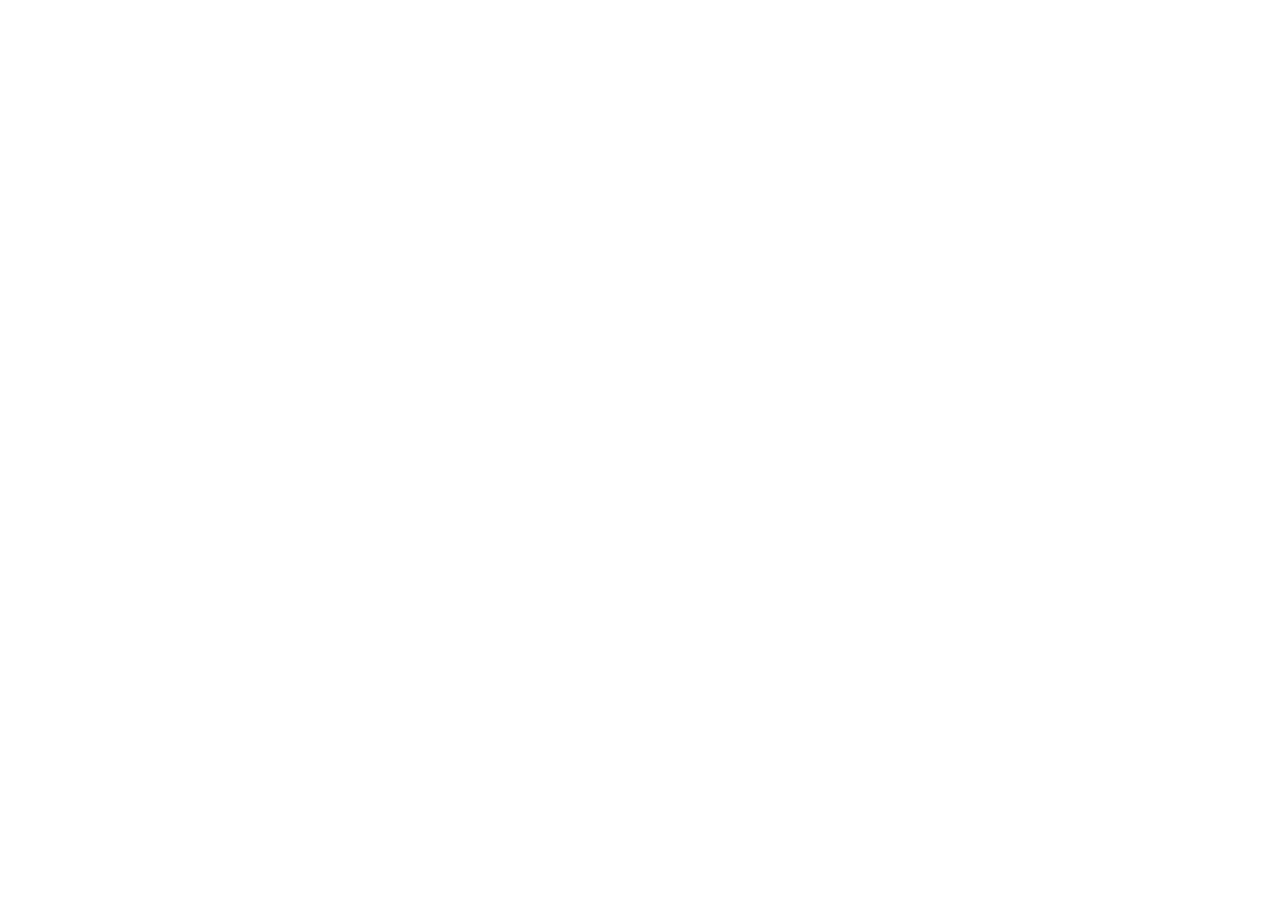
==== index.html @ 115a32b7 "1st commit" ====
<!DOCTYPE html>
<html lang="en">
<head>
    <meta charset="UTF-8">
    <meta name="viewport" content="width=device-width, initial-scale=1.0">
    <title>Document</title>
    <link href="https://cdn.jsdelivr.net/npm/bootstrap@5.3.8/dist/css/bootstrap.min.css" rel="stylesheet">
    <link rel="stylesheet" href="style.css">
</head>
<body>

    <script src="https://cdn.jsdelivr.net/npm/bootstrap@5.3.8/dist/js/bootstrap.bundle.min.js"></script>
</body>
</html>
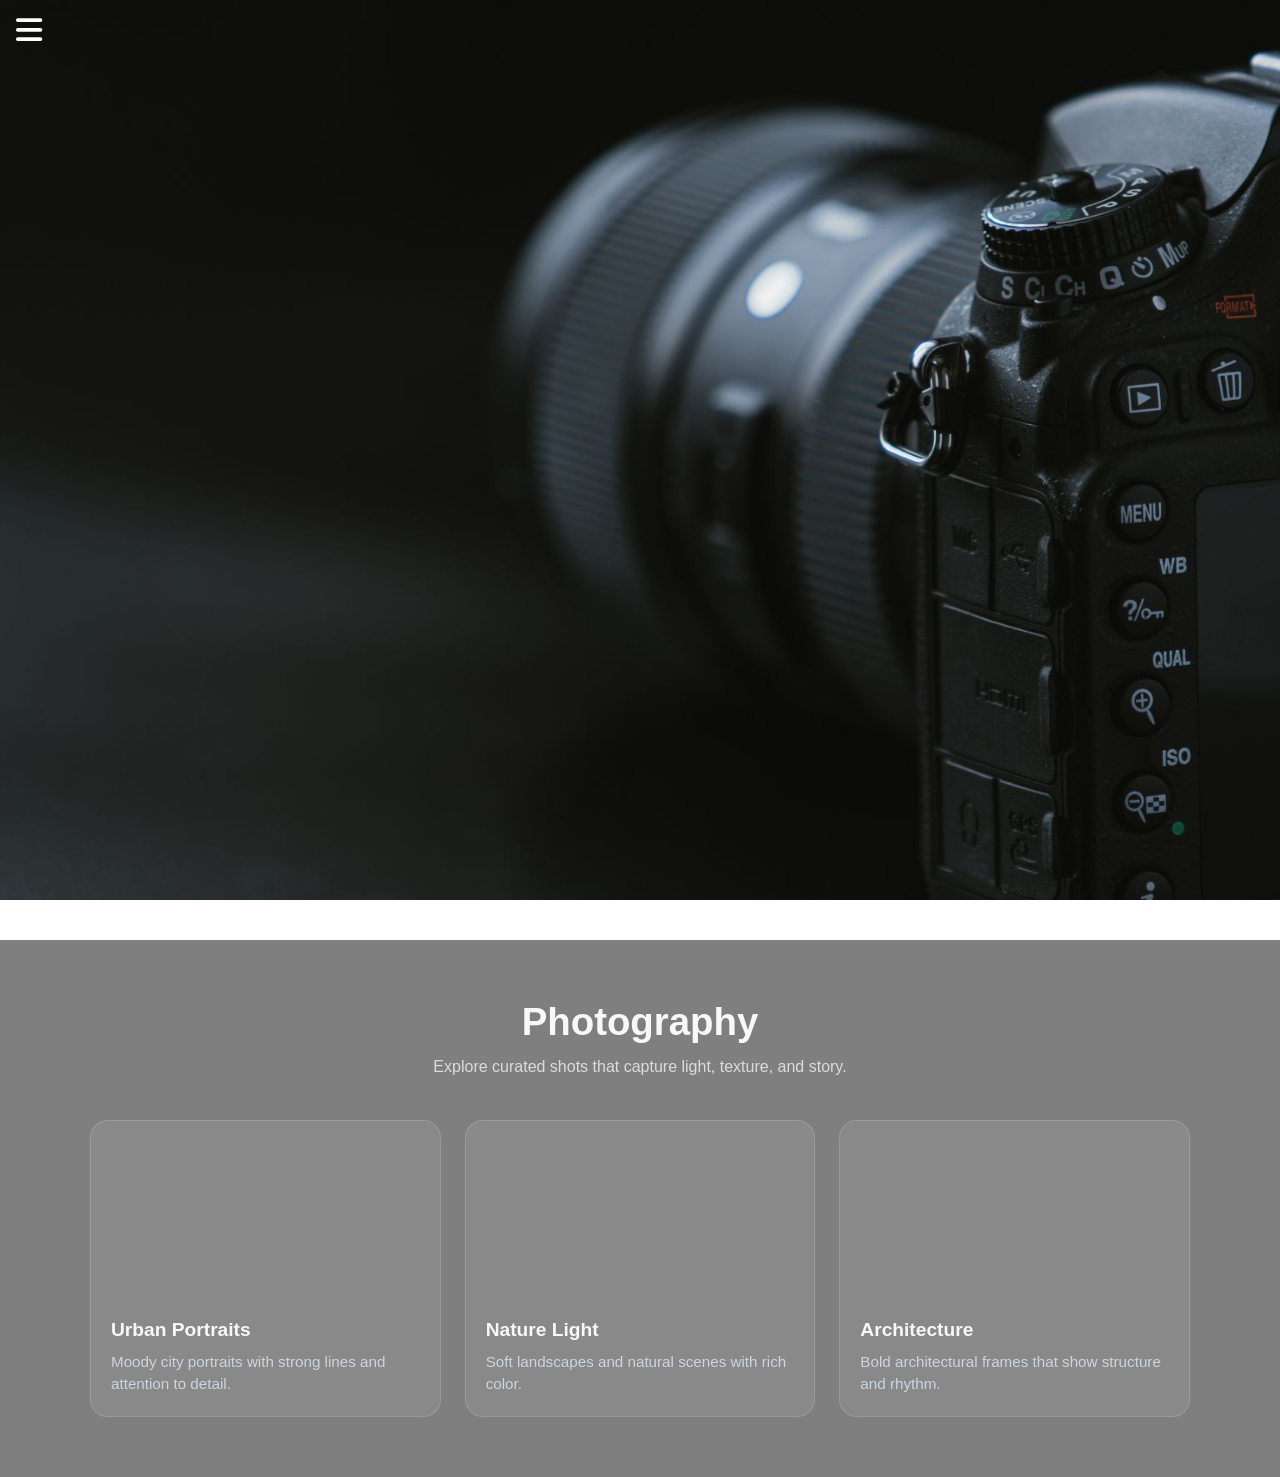
==== commit e563f524: "Rename photograph.html to index.html" ====
--- a/index.html
+++ b/index.html
@@ -1,14 +1,107 @@
 <!DOCTYPE html>
 <html lang="en">
-<head>
-    <meta charset="UTF-8">
-    <meta name="viewport" content="width=device-width, initial-scale=1.0">
-    <title>Document</title>
-    <link href="https://cdn.jsdelivr.net/npm/bootstrap@5.3.8/dist/css/bootstrap.min.css" rel="stylesheet">
-    <link rel="stylesheet" href="style.css">
-</head>
-<body>
+  <head>
+    <meta charset="UTF-8" />
+    <meta http-equiv="X-UA-Compatible" content="IE=edge" />
+    <meta name="viewport" content="width=device-width, initial-scale=1.0" />
+    <title>CSS Project</title>
+    <link rel="stylesheet" href="photograph.css">
+    <link rel="preconnect" href="https://fonts.googleapis.com" />
+    <link rel="preconnect" href="https://fonts.gstatic.com" crossorigin />
+    <link href="https://fonts.googleapis.com/css2?family=Poppins:ital,wght@0,100;0,200;0,300;0,400;0,500;0,600;0,700;0,800;0,900;1,100;1,200;1,300;1,400;1,500;1,600;1,700;1,800;1,900&display=swap" rel="stylesheet">
+    <link
+      href="https://fonts.googleapis.com/css2?family=Poppins&display=swap"
+      rel="stylesheet"
+    />
+    <link
+      rel="stylesheet"
+      href="https://cdnjs.cloudflare.com/ajax/libs/font-awesome/6.4.0/css/all.min.css"
+    />
+  </head>
+  <body>
+    <div class="main_box">
+      <input type="checkbox" id="check" />
+      <div class="btn_one">
+        <label for="check">
+          <i class="fa-solid fa-bars"></i>
+        </label>
+      </div>
 
-    <script src="https://cdn.jsdelivr.net/npm/bootstrap@5.3.8/dist/js/bootstrap.bundle.min.js"></script>
-</body>
-</html>+      <div class="sidebar_menu">
+        <div class="logo">
+          <a href="#">Apna College</a>
+        </div>
+
+        <div class="btn_two">
+          <label for="check" style="color: grey">
+            <i class="fa-solid fa-xmark"></i>
+          </label>
+        </div>
+
+        <div class="menu">
+          <ul>
+            <li>
+              <i class="fa-solid fa-image"></i>
+              <a href="#">Gallery</a>
+            </li>
+            <li>
+              <i class="fa-solid fa-arrow-up-right-from-square"></i>
+              <a href="#">Shortcuts</a>
+            </li>
+            <li>
+              <i class="fa-solid fa-photo-film"></i>
+              <a href="#">Exhibits</a>
+            </li>
+            <li>
+              <i class="fa-solid fa-calendar-days"></i>
+              <a href="#">Events</a>
+            </li>
+            <li>
+              <i class="fa-solid fa-store"></i>
+              <a href="#">Store</a>
+            </li>
+            <li>
+              <i class="fa-solid fa-phone"></i>
+              <a href="#">Contact</a>
+            </li>
+            <li>
+              <i class="fa-regular fa-comments"></i>
+              <a href="#">Feedback</a>
+            </li>
+          </ul>
+        </div>
+
+        <div class="social_media">
+          <ul>
+            <a href="#"><i class="fa-brands fa-facebook"></i></a>
+            <a href="#"><i class="fa-brands fa-twitter"></i></a>
+            <a href="#"><i class="fa-brands fa-instagram"></i></a>
+            <a href="#"><i class="fa-brands fa-youtube"></i></a>
+          </ul>
+        </div>
+      </div>
+    </div>
+    <section class="photography_section">
+      <div class="section_title">
+        <h2>Photography</h2>
+        <p>Explore curated shots that capture light, texture, and story.</p>
+      </div>
+      <div class="photo_grid">
+        <article class="photo_card">
+          <div class="photo_thumb photo_thumb-1"></div>
+          <h3>Urban Portraits</h3>
+          <p>Moody city portraits with strong lines and attention to detail.</p>
+        </article>
+        <article class="photo_card">
+          <div class="photo_thumb photo_thumb-2"></div>
+          <h3>Nature Light</h3>
+          <p>Soft landscapes and natural scenes with rich color.</p>
+        </article>
+        <article class="photo_card">
+          <div class="photo_thumb photo_thumb-3"></div>
+          <h3>Architecture</h3>
+          <p>Bold architectural frames that show structure and rhythm.</p>
+        </article>
+      </div>
+    </section>  </body>
+</html>
--- a/photograph.css
+++ b/photograph.css
@@ -0,0 +1,200 @@
+*{
+    margin:0;
+    padding:0;
+    font-family: "Poppins", sans-serif;
+}
+
+.main_box{
+    background: #111 url("photo.jpg") center/cover no-repeat;
+    min-height:100vh;
+}
+
+.btn_one i{
+    color: white;
+    font-size:30px;
+    font-weight:700;
+    position:absolute;
+    left:16px;
+    line-height:60px;
+    cursor: pointer;
+    transition:all 0.2s linear;
+}
+
+.sidebar_menu{
+    position:absolute;
+    left:-350px;
+    height:100vh;
+    width:300px;
+    background-color:rgba(255,255,255,0.1);
+    box-shadow:0 0 6px rgba(255,255,255,0.5);
+    transition:all 0.2s linear;
+}
+
+.sidebar_menu .logo{
+    position: absolute;
+    width:100%;
+    line-height:60px;
+    box-shadow:0 0 4px rgba(255,255,255,0.5);
+    height:60px;
+}
+
+.sidebar_menu .logo a{
+    position: absolute;
+    left:50px;
+    color:white;
+    text-decoration:none;
+    font-size:20px;
+    font-weight:500;
+}
+
+.sidebar_menu .btn_two i{
+    color: grey;
+    font-size:25px;
+    font-weight:700;
+    position:absolute;
+    left:270px;
+    line-height:60px;
+    opacity: 0; 
+    cursor: pointer;
+}
+
+.sidebar_menu .menu{
+    position: absolute;
+    width:100%;
+    top:80px;
+}
+
+.sidebar_menu .menu li{
+    margin-top:6px;
+    padding:14px 20px;
+}   
+
+.sidebar_menu .menu i,a{
+    color:white;
+    text-decoration:white;
+    font-size:20px;
+}    
+
+.sidebar_menu .menu i{
+    padding-right: 8px;
+}
+
+.sidebar_menu .social_media{
+    position:absolute;
+    left:25%;
+    bottom:50px;
+}    
+
+.sidebar_menu .social_media i{
+    color:white;
+    opacity:0.6;
+    padding:0 5px;
+}    
+
+#check{
+    display:none;
+}
+
+.sidebar_menu .menu li:hover{
+    box-shadow:0 0 6px rgba(255,255,255,0.5)
+}
+
+.btn_one i:hover{
+    transform: scale(1.2);
+}
+
+.btn_two i:hover{
+    font-size: 30px;
+}
+
+.sidebar_menu .social_media i:hover{
+    opacity: 1;
+    transform: scale(1.3);
+}
+
+#check:checked~ .sidebar_menu{
+    left:0;
+}
+
+#check:checked~ .btn_one i{
+    opacity: 0;
+}
+
+#check:checked~ .sidebar_menu .btn_two i{
+    opacity:1;
+}    
+
+.photography_section{
+    position: relative;
+    padding: 60px 40px;
+    background: rgba(0, 0, 0, 0.5);
+    color: #f8f8f8;
+    margin-top: 40px;
+}
+
+.section_title{
+    max-width: 720px;
+    margin: 0 auto 40px;
+    text-align: center;
+}
+
+.section_title h2{
+    font-size: 2.4rem;
+    margin-bottom: 10px;
+}
+
+.section_title p{
+    color: #dcdcdc;
+    line-height: 1.6;
+}
+
+.photo_grid{
+    display: grid;
+    grid-template-columns: repeat(3, minmax(180px, 1fr));
+    gap: 24px;
+    max-width: 1100px;
+    margin: 0 auto;
+}
+
+.photo_card{
+    background: rgba(255, 255, 255, 0.08);
+    border: 1px solid rgba(255,255,255,0.15);
+    border-radius: 18px;
+    overflow: hidden;
+    transition: transform 0.2s ease, box-shadow 0.2s ease;
+}
+
+.photo_card:hover{
+    transform: translateY(-6px);
+    box-shadow: 0 20px 40px rgba(0, 0, 0, 0.35);
+}
+
+.photo_thumb{
+    height: 180px;
+    background-size: cover;
+    background-position: center;
+}
+
+.photo_thumb-1{
+    background-image: url("https://images.unsplash.com/photo-1500530855697-b586d89ba3ee?auto=format&fit=crop&w=800&q=80");
+}
+
+.photo_thumb-2{
+    background-image: url("https://images.unsplash.com/photo-1470071459604-3b5ec3a7fe05?auto=format&fit=crop&w=800&q=80");
+}
+
+.photo_thumb-3{
+    background-image: url("https://images.unsplash.com/photo-1497294815431-9365093b7331?auto=format&fit=crop&w=800&q=80");
+}
+
+.photo_card h3{
+    font-size: 1.2rem;
+    margin: 18px 20px 10px;
+}
+
+.photo_card p{
+    color: #cbd5e1;
+    margin: 0 20px 20px;
+    font-size: 0.95rem;
+    line-height: 1.5;
+}
